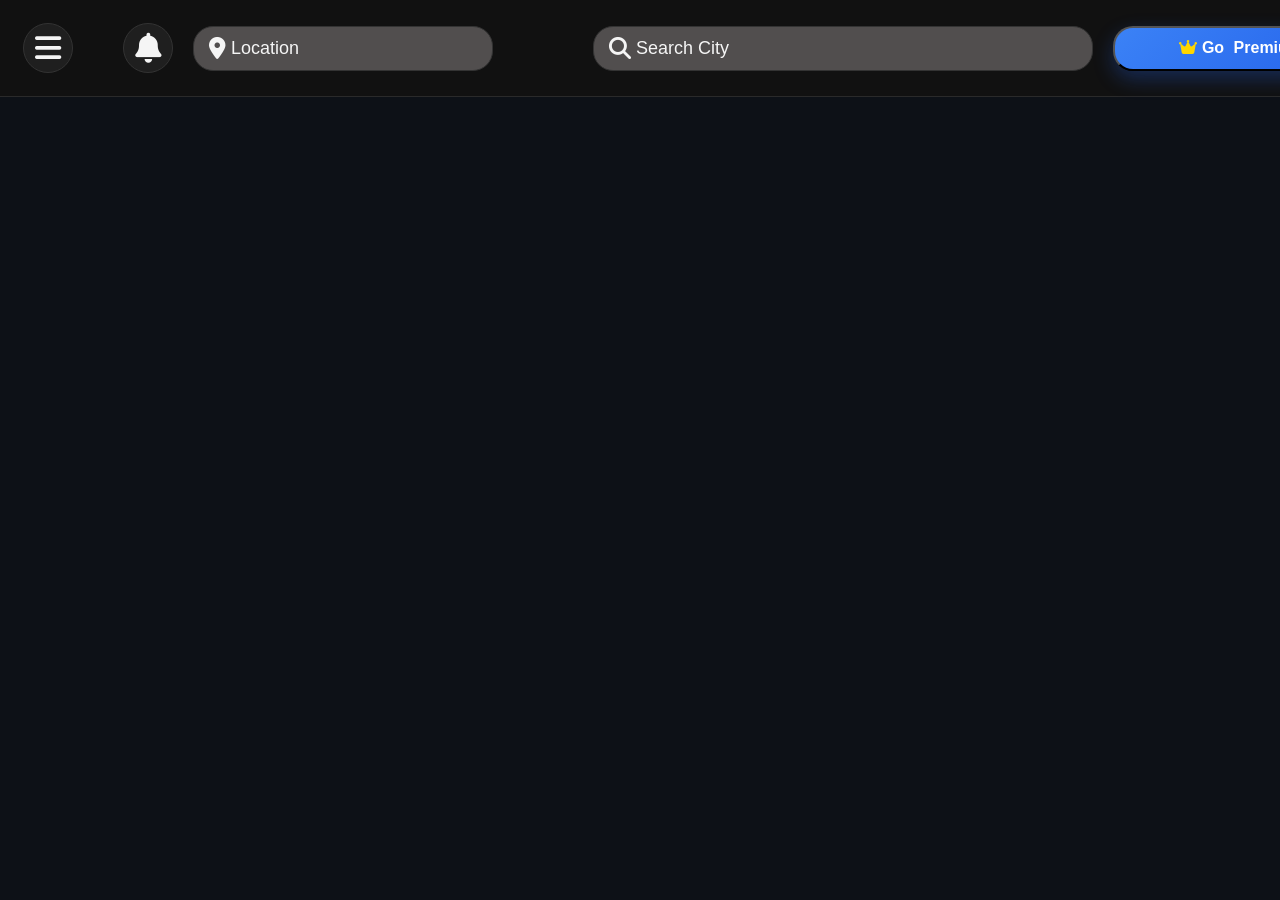
==== miniProjects-2/index.html @ 701de029 "most of nav and sidebar completed" ====
<!DOCTYPE html>
<html lang="en">

<head>
    <meta charset="UTF-8">
    <meta name="viewport" content="width=device-width, initial-scale=1.0">
    <title>Weather</title>
    <link rel="stylesheet" href="https://cdnjs.cloudflare.com/ajax/libs/font-awesome/6.7.2/css/all.min.css">
    <link rel="stylesheet" href="test.css">
</head>

<body >
    <!-- NAV BAR -->

    <section id="main">
        <section class="navBar">
            <nav>
                <div class="leftNav">
                    <div class="icon i1"><i class="fa-solid fa-bars"></i></div>
                    <div class="icon i2"><i class="fa-solid fa-bell"></i></div>

                </div>



                <div class="centerNav">
                    <div class="icon i3">
                        <i class="fa-solid fa-location-dot"></i>
                          <span id="currentLocation">Location</span>
                    </div>

                    <div class="icon i4">
                        <i class="fa-solid fa-magnifying-glass"></i>
                        <input  id="searchCity"   type="text" placeholder="Search City">
                    </div>
                </div>
                <div class="midNav">

                    <div class="icon i7">
                        <button class="premium"><span><i class="fa-solid fa-crown"></i><span>Go
                                </span></span><span>Premium</span></button>
                    </div>
                </div>
                <div class="rightNav">
                    <div class="icon i5">
                        <button class="toggle"><i class="fa-solid fa-moon"></i></button>
                    </div>
                    <div class="icon i6">
                        <img src="profile.jpg" alt="">
                    </div>
                </div>

            </nav>
        </section>
        <section class="sideBar ">
        
            <div class="logo">
                <h2><span>Moody</span><span> Weather</span></h2>
            </div>

            <hr>
            <div class="profile">
                <img src="profile.jpg" alt="pfp img">
                <div class="pfpText">
                    <h3>Hello👋🏻,</h3>
                    <h4>Rahul Kumar</h4>
                </div>

            </div>
            <hr>
            <div class="navigation">
                <h2>Navigation</h2>
                <ul>
                    <li><a href=""><i class="fa-solid fa-house"></i>Home</a></li>
                    <li><a href=""><i class="fa-solid fa-bell"></i>Notifications</a></li>
                    <li><a href=""><i class="fa-solid fa-star"></i>Favourite Cities</a></li>
                    <li><a href=""><i class="fa-solid fa-map-pin"></i>Saved Cities</a></li>
                    <li><a href=""><i class="fa-solid fa-location-dot"></i>  <span id="sideCurrentLocation">Location</span></a></li>

                </ul>
            </div>

            <hr>
            <div class="parentPreferences">
                <h2>Preferences</h2>
                <div class="preferences">

                    <button class="theme">THEME</button>
                    <button class="units">Units</button>
                    <a href="">Language</a>
                </div>
            </div>


            <hr>
            <div class="lastSection">
                <div class="premiumBox">
                     <h3 class="premSide"><a href=""><i class="fa-solid fa-web-awesome"></i>Premium</a></h3>
                </div>
               
                <h4><a href="">Help and Support</a></h4>
                <h4><a href="">About</a></h4>
                <h4><i class="fa-solid fa-right-from-bracket"></i>Logout</h4>
            </div>

        </section>






































    </section>
    <script src="script.js"></script>
</body>

</html>
---- miniProjects-2/test.css ----
* {
    margin: 0;
    padding: 0;
    font-family: 'Outfit', sans-serif;
    box-sizing: border-box;
}

:root{
    --bg-color: #0d1117;
    --nav-bg: #111111;
    --text-color: #F5F5F5;
    --border-color: #333333;
    --card-bg: #1F1F1F;
    --primary-color: #3B82F6;
    --primary-hover: #2563EB;

    --dark-border: #2a2a2a;
    --light-border: #333333;
    --search-bg: #514e4e;
    --white: #FFFFFF;
    --gold: #FFD700;
    --black:#000000;
}

body {
    background: var(--bg-color);
    height: 100vh;
    width: 100vw;
    color: var(--text-color);
}
body.light-theme{
       --bg-color: #F8FAFC;
    --nav-bg: #FFFFFF;
    --text-color: #1F2937;
    --border-color: #D1D5DB;
    --card-bg: #FFFFFF;
    --primary-color: #2563EB;
    --primary-hover: #1D4ED8;

    --dark-border: #E5E7EB;
    --light-border: #CBD5E1;
    --search-bg: #F1F5F9;
    --white: #ffffff;
    --gold: #FFD700;
    --black:#000000;
}

nav {
    width: 100%;
    background: var(--nav-bg);
    border-bottom: 1px solid var(--dark-border);
    display: flex;
    justify-content: space-evenly;
    align-items: center;
    gap: 20px;
    color: var(--text-color);
    padding: 23px;
}

.leftNav {
    display: flex;
    align-items: center;
    gap: 50px;
}

.centerNav {
    display: flex;
    align-items: center;
    gap: 100px;
}

.rightNav{
    display: flex;
    align-items: center;
    gap: 20px;
    flex-shrink: 0;
}

.icon {
    font-size: 30px;
}

.icon.i1,
.icon.i2 {
    background: var(--card-bg);
    border: 1px solid var(--border-color);
    height: 50px;
    width: 50px;
    border-radius: 50%;
    display: flex;
    justify-content: center;
    align-items: center;
    cursor: pointer;
    transition: transform 0.3s;
}

.icon.i1:hover,
.icon.i2:hover {
    transform: scale(1.08);
}

.icon.i3,
.icon.i4 {
    display: flex;
    align-items: center;
    gap: 5px;
    background: var(--search-bg);
    border: 1px solid var(--border-color);
    border-radius: 20px;
    height: 45px;
    padding: 0 15px;
}

.icon.i3 {
    width: 300px;
    cursor: pointer;
    transition: all 0.3s;
    border: 1px solid var(--light-border);
}

.icon.i3 span{
    font-size: 18px;
}

.icon.i3:hover {
    border-color: var(--primary-color);
    box-shadow: 0 0 15px rgba(59, 130, 246, .3);
}

.icon.i4 {
    width: 500px;
    cursor: pointer;
    transition: all 0.3s;
    border: 1px solid var(--light-border);
}

.icon.i4:hover {
    border-color: var(--primary-color);
    box-shadow: 0 0 15px rgba(59, 130, 246, .3);
}

.icon.i3 i,
.icon.i4 i {
    font-size: 22px;
    color: var(--text-color);
}

.icon.i3 input,
.icon.i4 input {
    background: transparent;
    border: none;
    outline: none;
    color: var(--text-color);
    font-size: 18px;
    width: 100%;
}

.icon.i3 input::placeholder,
.icon.i4 input::placeholder {
    color: var(--text-color);
    font-size: 18px;
}

.toggle {
    height: 40px;
    width: 40px;
    border-radius: 50%;
    font-size: 25px;
    cursor: pointer;
    transition: all 0.3s;
}

.toggle:hover {
    transform: rotate(180deg);
}

.icon.i6{
    display: flex;
    align-items: center;
    justify-content: center;
    flex-shrink: 0;
}

.icon.i6 img{
    width: 40px;
    height: 40px;
    border-radius: 50%;
    display: block;
}

.icon.i6 img:hover {
    transform: scale(1.08);
}

.premium {
    display: block;
    height: 45px;
    width: 250px;
    background: linear-gradient(135deg, var(--primary-color), var(--primary-hover));
    color: var(--white);
    font-family: 'Outfit', sans-serif;
    font-size: 16px;
    font-weight: 600;
    border-radius: 20px;
    box-shadow: 0 8px 20px rgba(37, 99, 235, 0.3);
    cursor: pointer;
    transition: all 0.3s;
}

.premium span {
    margin-left: 5px;
}

.premium i {
    color: var(--gold);
}
.premium:hover {
    transform: translateY(-3px) scale(1.02);
    box-shadow: 0 12px 30px rgba(37, 99, 235, .45);
    background: linear-gradient(135deg, #4F8DFF, var(--primary-hover));
}

.premium:active {
    transform: scale(.98);
}

.sideBar{
    background: var(--nav-bg);
    border-right: 1px solid var(--dark-border);
    position: fixed;
    top:0;
    left: -300px;
    height: 100vh;
    width: 300px;
    padding: 20px;
    transition: all 0.3s ease 0ms;
    overflow-y: auto;
    z-index: 1000;
}

.sideBar.sidebarActive{
    left: 0;
}

.logo{
    margin: 20px 0px;
}

.logo h2 span:first-child{
    color: rgb(236, 175, 61);
}

.sideBar h2{
    text-align: center;
}

.profile{
    margin: 20px 0;
    display: flex;
    align-items: center;
    gap: 15px;
}

.profile img{
    height: 80px;
    width: 80px;
    border-radius: 50%;
    transition: transform 0.3s ease;
}

.pfpText{
    cursor: pointer;
    transition: all 0.3s ease-in;
}

.pfpText:hover{
    text-decoration: underline;
}

.profile img:hover{
    transform: scale(1.08);
}

.navigation{
    margin: 20px 0px;
}

.navigation ul{
    list-style: none;
    margin: 10px 0;
}

.navigation a{
    display: block;
    text-decoration: none;
    color: var(--text-color);
    font-size: 18px;
    line-height: 30px;
    transition: all 0.3s ease;
    border-radius: 10px;
    padding: 8px 12px;
}

.navigation a:hover{
    background: #1F2937;
    color: var(--primary-color);
    transform: translateX(6px);
}

.navigation a i{
    margin-right: 5px;
}

.navigation a:hover i{
    color: var(--primary-color);
}

.parentPreferences{
    margin: 20px 0;
}

.preferences{
    margin: 10px 0;
    font-size: 18px;
    display: flex;
    flex-direction: column;
    align-items: start;
}

.units{
    background:var(--white) ;
    margin: 8px 0;
    height: 30px;
    width: 60px;
    transition: all 0.3s ease;
    cursor: pointer;
}
.theme{
    background:var(--white) ;
    color: var(--black,black);
    margin: 8px 0;
    height: 30px;
    width: 60px;
    transition: all 0.3s ease;
    cursor: pointer;
}
.themeActive{
     background:var(--black) ;
   color:var(--white)
}
.preferences button:hover{
    background: var(--primary-color);
    color: var(--white);
}

.preferences a{
    text-decoration: none;
    color: var(--text-color);
    transition: all 0.3s ease;
}

.preferences a:hover{
    color: var(--primary-color);
}

.lastSection{
    margin: 20px 0;
    font-size: 18px;
    display: flex;
    flex-direction: column;
    gap: 10px;
}

.lastSection a{
    color: var(--text-color);
}

.premiumBox{
    height:30px;
    width: 150px;
    background: var(--primary-hover);
    border-radius: 12px;
    border: 1px solid var(--text-color);
    display: flex;
    align-items: center;
    justify-content: center;
    transition: all 0.3s ease;
    cursor: pointer;
}

.premiumBox:hover{
    transform: translateY(-2px);
    box-shadow: 0 8px 18px rgba(37,99,235,.35);
}

.premSide a{
    font-size: 20px;
    text-decoration: none;
}

.premSide a i{
    color: var(--gold);
    margin-right: 3px;
}

.lastSection a,
.lastSection h4{
    transition: all 0.3s ease;
}

.lastSection a:hover,
.lastSection h4:hover{
    color: var(--gold);
}
/* tablet........... */
@media (min-width:481px)and (max-width:768px) {
    nav {
        justify-content: space-evenly;
        gap: 3px;
        height: 60px;
        padding: 1px;
    }

    .leftNav,
    .centerNav,
    .rightNav {
        gap: 12px;
    }

    .icon.i1 {
        height: 40px;
        width: 40px;
        font-size: 20px;
    }

    .icon.i3 {
        width: 100px;
        height: 40px;

    }
    .icon.i3 span{
        display: flex;
        align-items: center;
        flex-wrap: wrap;
    font-size: 12px;
}

    .icon.i3 i {
        font-size: 15px;
    }

    .icon.i3 input::placeholder {
        font-size: 15px;
    }

    .icon.i4 {
        width: 200px;
        height: 40px
    }

    .icon.i4 i {
        font-size: 15px;
    }

    .icon.i4 input::placeholder {
        font-size: 15px;
    }

    .premium {
        display: flex;
        flex-direction: column;
        justify-content: center;
        align-items: center;
        padding: 2px 8px;
        gap: 0px;
        font-size: 13px;
        width: 100px;
        height: 40px;

    }

    .icon.i2,
    .icon.i5 {
        display: none;
    }
    .icon.i6{
        height: 38px;
        width: 38px;
    display: flex;
    align-items: center;
    justify-content: center;
}
/* sidebar............ */
.sideBar{
    width: 200px;
}
.sideBar h2{
    font-size: 24px;
}
.profile img{
    height: 60px;
    width: 60px;
}
.navigation a{
    font-size: 14px;
    line-height: 18px;
    
    
}
.preferences{
    font-size: 14px;
    margin: 7px 0;
}
.lastSection{
    font-size: 14px;
    margin: 7px 0;
}
.premiumBox{
    height: 25px;
    width: 120px;
    
}
.premiumBox a{
    font-size: 18px;
}

}































/* phone...... */
@media (max-width: 480px) {

    nav {
        justify-content: space-evenly;
        gap: 8px;
        padding: 10px;
    }

    .leftNav,
    .centerNav,
    .rightNav {
        gap: 8px;
    }

    .icon.i1 {
        width: 35px;
        height: 35px;
        font-size: 16px;
    }

    .icon.i3 span{
        display: flex;
        align-items: center;
        flex-wrap: wrap;
    font-size: 10px;
         }


    .icon.i4 {
        width: 140px;
        height: 35px;
        padding: 0 8px;
    }

    .icon.i4 i {
        font-size: 14px;
    }

    .icon.i4 input,
    .icon.i4 input::placeholder {
        font-size: 12px;
    }


    .premium {
        width: 95px;
        height: 35px;
        font-size: 12px;
    }

    .premium span:first-of-type {
        display: none;
    }


    .toggle,
    .icon.i2,
    .icon.i6,
    .icon.i3 {
        display: none;
    }

    /* sidebar.......... */
    
       .sideBar{
    width: 80vw;
    padding: 15px;
}

.logo{
    margin: 15px 0;
}

.logo h2{
    font-size: 22px;
}

.profile{
    gap: 10px;
    margin: 15px 0;
}

.profile img{
    width: 50px;
    height: 50px;
}

.profile h3{
    font-size: 16px;
}

.profile p{
    font-size: 13px;
}

.navigation{
    margin: 15px 0;
}

.navigation h2,
.parentPreferences h2{
    font-size: 18px;
}

.navigation a{
    font-size: 14px;
    padding: 8px 0;
}

.navigation a i{
    margin-right: 8px;
}

.preferences{
    margin: 8px 0;
    gap: 8px;
    font-size: 14px;
}

.preferences button{
    width: 100%;
    padding: 8px;
    font-size: 13px;
}

.preferences a{
    font-size: 14px;
}

.premiumBox{
    width: 100%;
    height: 35px;
}

.premSide a{
    font-size: 15px;
}

.lastSection{
    margin: 15px 0;
    gap: 8px;
    font-size: 14px;
}

.lastSection h4{
    font-size: 14px;
}
    }
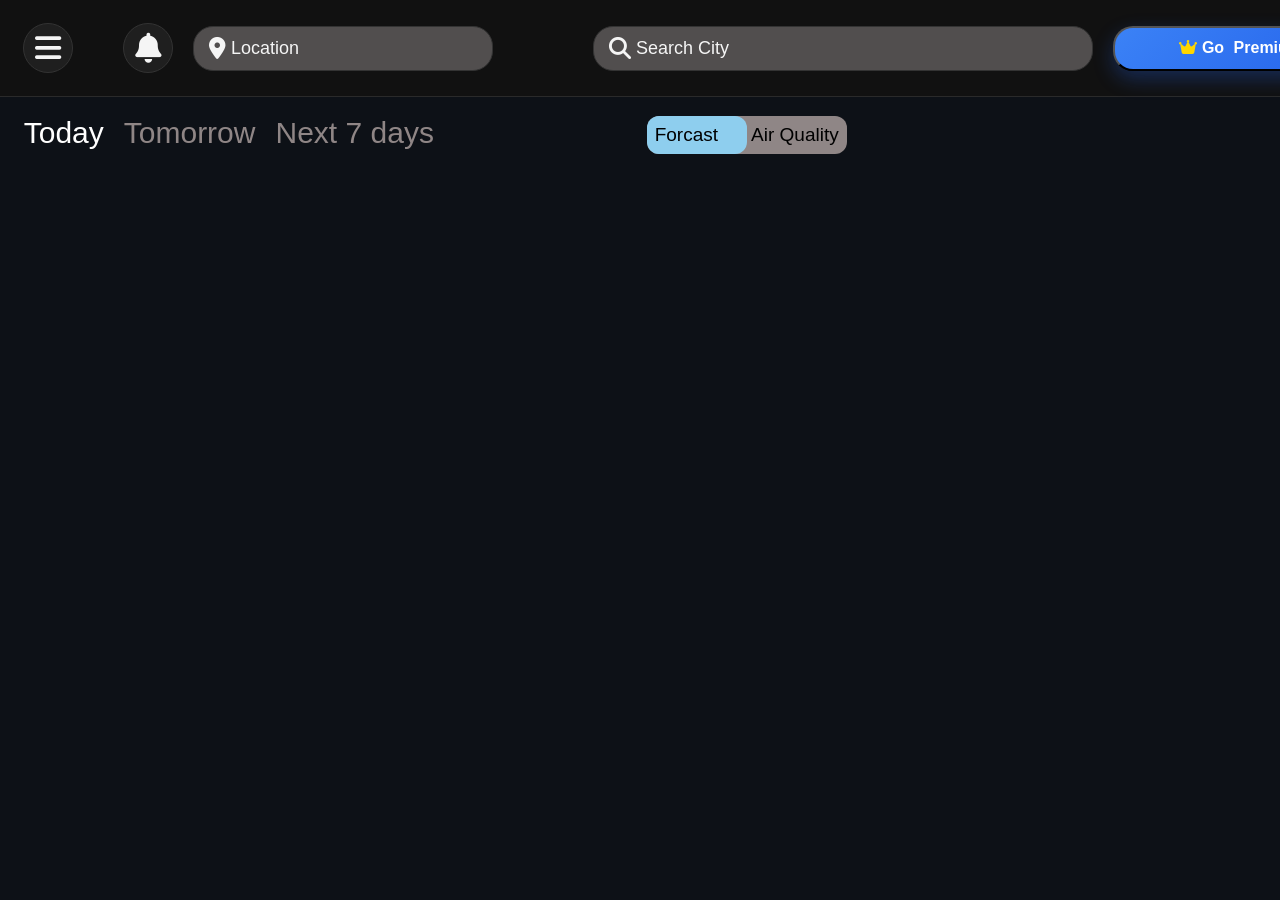
==== commit 6b0e9622: "updated till subNav" ====
--- a/miniProjects-2/index.html
+++ b/miniProjects-2/index.html
@@ -9,7 +9,7 @@
     <link rel="stylesheet" href="test.css">
 </head>
 
-<body >
+<body>
     <!-- NAV BAR -->
 
     <section id="main">
@@ -26,12 +26,12 @@
                 <div class="centerNav">
                     <div class="icon i3">
                         <i class="fa-solid fa-location-dot"></i>
-                          <span id="currentLocation">Location</span>
+                        <span id="currentLocation">Location</span>
                     </div>
 
                     <div class="icon i4">
                         <i class="fa-solid fa-magnifying-glass"></i>
-                        <input  id="searchCity"   type="text" placeholder="Search City">
+                        <input id="searchCity" type="text" placeholder="Search City">
                     </div>
                 </div>
                 <div class="midNav">
@@ -53,7 +53,7 @@
             </nav>
         </section>
         <section class="sideBar ">
-        
+
             <div class="logo">
                 <h2><span>Moody</span><span> Weather</span></h2>
             </div>
@@ -75,7 +75,8 @@
                     <li><a href=""><i class="fa-solid fa-bell"></i>Notifications</a></li>
                     <li><a href=""><i class="fa-solid fa-star"></i>Favourite Cities</a></li>
                     <li><a href=""><i class="fa-solid fa-map-pin"></i>Saved Cities</a></li>
-                    <li><a href=""><i class="fa-solid fa-location-dot"></i>  <span id="sideCurrentLocation">Location</span></a></li>
+                    <li><a href=""><i class="fa-solid fa-location-dot"></i> <span
+                                id="sideCurrentLocation">Location</span></a></li>
 
                 </ul>
             </div>
@@ -95,17 +96,32 @@
             <hr>
             <div class="lastSection">
                 <div class="premiumBox">
-                     <h3 class="premSide"><a href=""><i class="fa-solid fa-web-awesome"></i>Premium</a></h3>
+                    <h3 class="premSide"><a href=""><i class="fa-solid fa-web-awesome"></i>Premium</a></h3>
                 </div>
-               
+
                 <h4><a href="">Help and Support</a></h4>
                 <h4><a href="">About</a></h4>
                 <h4><i class="fa-solid fa-right-from-bracket"></i>Logout</h4>
             </div>
 
         </section>
+        <section class="midleftPart">
+            <div class="subNav">
+                <div class="list">
+                    <ul>
+                        <li><a href="" class="days active">Today</a></li>
+                        <li><a href="" class="days">Tomorrow</a></li>
+                        <li><a href="" class="days">Next 7 days</a></li>
+                    </ul>
+                </div>
+                <div class="btnLower">
+                    <div class="btnUpper"></div>
+                   <button class="tab">Forcast</button>
+                    <button class="tab">Air Quality</button>
+                </div>
+            </div>
 
-
+        </section>
 
 
 
--- a/miniProjects-2/test.css
+++ b/miniProjects-2/test.css
@@ -20,6 +20,8 @@
     --white: #FFFFFF;
     --gold: #FFD700;
     --black:#000000;
+    --grey:#8f8686;
+    --skyBlue:#8eceee;
 }
 
 body {
@@ -43,6 +45,8 @@
     --white: #ffffff;
     --gold: #FFD700;
     --black:#000000;
+     --skyBlue:#8eceee;
+        --grey:#8f8686;
 }
 
 nav {
@@ -412,6 +416,96 @@
 .lastSection h4:hover{
     color: var(--gold);
 }
+.midleftPart{
+    width: 68%;
+    font-size: 30px;
+    
+    color:var(--white);
+}
+.subNav{
+    display: flex;
+    justify-content: space-between;
+    
+    padding: 10px 15px;
+    margin: 1%;
+}
+.list ul{
+    display: flex;
+    list-style: none;
+    gap: 20px;
+    
+}
+.days{
+    color: var(--grey);
+    text-decoration: none;
+}
+.active{
+    color: var(--white);
+}
+.btnLower{
+    width: 200px;
+    display: flex;
+    position: relative;
+    justify-content: space-between;
+    align-items: center;
+   font-size: 25px;
+   padding: 8px;
+    background: var(--grey);
+    border-radius: 12px;
+}
+.btnUpper{
+    position: absolute;
+    top: 0;
+    left: 0;
+    z-index: 3;
+    width: 100px;
+    height: 100%;
+    border-radius: 12px;
+    background:var(--skyBlue);
+}
+.btnActive{
+   transform: translateX(100px);
+}
+.tab{
+    position: relative;
+    z-index: 5;
+   font-size: 19px;
+   background-color: transparent;
+   border: none;
+}
+
+
+
+
+
+
+
+
+
+
+
+
+
+
+
+
+
+
+
+
+
+
+
+
+
+
+
+
+
+
+
+
+
 /* tablet........... */
 @media (min-width:481px)and (max-width:768px) {
     nav {
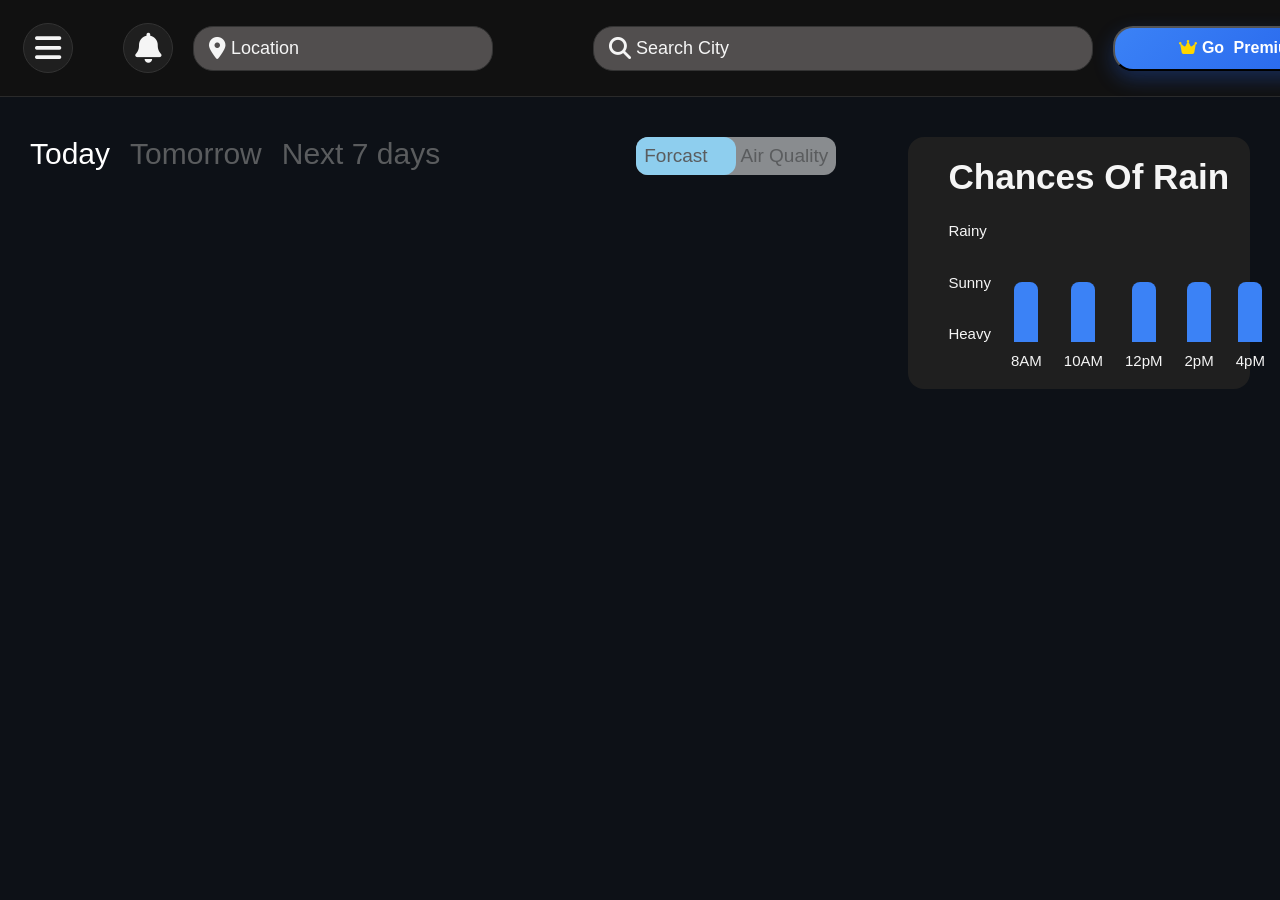
==== commit d1ac7d3d: "processing rainGraph" ====
--- a/miniProjects-2/index.html
+++ b/miniProjects-2/index.html
@@ -105,23 +105,103 @@
             </div>
 
         </section>
-        <section class="midleftPart">
-            <div class="subNav">
-                <div class="list">
-                    <ul>
-                        <li><a href="" class="days active">Today</a></li>
-                        <li><a href="" class="days">Tomorrow</a></li>
-                        <li><a href="" class="days">Next 7 days</a></li>
-                    </ul>
-                </div>
-                <div class="btnLower">
-                    <div class="btnUpper"></div>
-                   <button class="tab">Forcast</button>
-                    <button class="tab">Air Quality</button>
-                </div>
-            </div>
-
-        </section>
+        <div class="midPart">
+            <section class="midleftPart">
+                <div class="subNav">
+                    <div class="list">
+                        <ul>
+                            <li><a href="" class="days active">Today</a></li>
+                            <li><a href="" class="days">Tomorrow</a></li>
+                            <li><a href="" class="days">Next 7 days</a></li>
+                        </ul>
+                    </div>
+                    <div class="btnLower">
+                        <div class="btnUpper"></div>
+                        <button class="tab">Forcast</button>
+                        <button class="tab">Air Quality</button>
+                    </div>
+                </div>
+
+            </section>
+            <section class="midrightPart">
+                <div class="graphBox">
+                    <div class="heading">
+                        <h3>Chances Of Rain</h3>
+                    </div>
+                    <div class="graphArea">
+                        <div class="leftLables">
+                            <ul>
+                                <li>Rainy</li>
+                                <li>Sunny</li>
+                                <li>Heavy</li>
+                            </ul>
+                        </div>
+                        <div class="rightBars">
+
+                            <div class="bars">
+                                <div class="barContainer">
+                                    <div class="actualBars"></div>
+                                </div>
+                                <p>8AM</p>
+
+
+                            </div>
+                            <div class="bars">
+                                <div class="barContainer">
+                                    <div class="actualBars"></div>
+                                </div>
+                                <p>10AM</p>
+
+
+                            </div>
+                            <div class="bars">
+                                <div class="barContainer">
+                                    <div class="actualBars"></div>
+                                </div>
+                                <p>12pM</p>
+
+
+                            </div>
+                            <div class="bars">
+                                <div class="barContainer">
+                                    <div class="actualBars"></div>
+                                </div>
+                                <p>2pM</p>
+
+
+                            </div>
+                                        <div class="bars">
+                                <div class="barContainer">
+                                    <div class="actualBars"></div>
+                                </div>
+                                <p>4pM</p>
+
+
+                            </div>
+                                        <div class="bars">
+                                <div class="barContainer">
+                                    <div class="actualBars"></div>
+                                </div>
+                                <p>6pM</p>
+
+
+                            </div>
+                                        <div class="bars">
+                                <div class="barContainer">
+                                    <div class="actualBars"></div>
+                                </div>
+                                <p>8pM</p>
+
+
+                            </div>
+                            
+                        </div>
+                    </div>
+
+                </div>
+            </section>
+        </div>
+
 
 
 
--- a/miniProjects-2/test.css
+++ b/miniProjects-2/test.css
@@ -5,24 +5,33 @@
     box-sizing: border-box;
 }
 
-:root{
-    --bg-color: #0d1117;
-    --nav-bg: #111111;
-    --text-color: #F5F5F5;
-    --border-color: #333333;
-    --card-bg: #1F1F1F;
-    --primary-color: #3B82F6;
-    --primary-hover: #2563EB;
-
-    --dark-border: #2a2a2a;
-    --light-border: #333333;
-    --search-bg: #514e4e;
-    --white: #FFFFFF;
-    --gold: #FFD700;
-    --black:#000000;
-    --grey:#8f8686;
-    --skyBlue:#8eceee;
-}
+
+    :root {
+        --bg-color: #0d1117;
+        --nav-bg: #111111;
+        --text-color: #F5F5F5;
+        --border-color: #333333;
+        --card-bg: #1F1F1F;
+        --primary-color: #3B82F6;
+        --primary-hover: #2563EB;
+
+        --dark-border: #2a2a2a;
+        --light-border: #333333;
+        --search-bg: #514e4e;
+
+        --gold: #FFD700;
+        --black: #000000;
+        --white: #FFFFFF;
+
+        /* Sidebar Buttons */
+        --units: #FFFFFF;
+
+        /* Forecast Toggle */
+        --toggle-bg: #898c8f;
+        --toggle-slider: #8eceee;
+        --toggle-text: #5a5c5e;
+        --toggle-active-text: #FFFFFF;
+    }
 
 body {
     background: var(--bg-color);
@@ -30,8 +39,9 @@
     width: 100vw;
     color: var(--text-color);
 }
-body.light-theme{
-       --bg-color: #F8FAFC;
+
+body.light-theme {
+    --bg-color: #F8FAFC;
     --nav-bg: #FFFFFF;
     --text-color: #1F2937;
     --border-color: #D1D5DB;
@@ -42,11 +52,16 @@
     --dark-border: #E5E7EB;
     --light-border: #CBD5E1;
     --search-bg: #F1F5F9;
-    --white: #ffffff;
+
     --gold: #FFD700;
-    --black:#000000;
-     --skyBlue:#8eceee;
-        --grey:#8f8686;
+    --black: #000000;
+    --white: #FFFFFF;
+
+    /* Segmented Toggle */
+    --toggle-bg: #6e7277;
+    --toggle-slider: #3B82F6;
+    --toggle-text: #a7b8d1;
+    --toggle-active-text: #000000;
 }
 
 nav {
@@ -73,7 +88,7 @@
     gap: 100px;
 }
 
-.rightNav{
+.rightNav {
     display: flex;
     align-items: center;
     gap: 20px;
@@ -122,7 +137,7 @@
     border: 1px solid var(--light-border);
 }
 
-.icon.i3 span{
+.icon.i3 span {
     font-size: 18px;
 }
 
@@ -178,14 +193,14 @@
     transform: rotate(180deg);
 }
 
-.icon.i6{
+.icon.i6 {
     display: flex;
     align-items: center;
     justify-content: center;
     flex-shrink: 0;
 }
 
-.icon.i6 img{
+.icon.i6 img {
     width: 40px;
     height: 40px;
     border-radius: 50%;
@@ -218,6 +233,7 @@
 .premium i {
     color: var(--gold);
 }
+
 .premium:hover {
     transform: translateY(-3px) scale(1.02);
     box-shadow: 0 12px 30px rgba(37, 99, 235, .45);
@@ -228,11 +244,11 @@
     transform: scale(.98);
 }
 
-.sideBar{
+.sideBar {
     background: var(--nav-bg);
     border-right: 1px solid var(--dark-border);
     position: fixed;
-    top:0;
+    top: 0;
     left: -300px;
     height: 100vh;
     width: 300px;
@@ -242,59 +258,59 @@
     z-index: 1000;
 }
 
-.sideBar.sidebarActive{
+.sideBar.sidebarActive {
     left: 0;
 }
 
-.logo{
+.logo {
     margin: 20px 0px;
 }
 
-.logo h2 span:first-child{
+.logo h2 span:first-child {
     color: rgb(236, 175, 61);
 }
 
-.sideBar h2{
+.sideBar h2 {
     text-align: center;
 }
 
-.profile{
+.profile {
     margin: 20px 0;
     display: flex;
     align-items: center;
     gap: 15px;
 }
 
-.profile img{
+.profile img {
     height: 80px;
     width: 80px;
     border-radius: 50%;
     transition: transform 0.3s ease;
 }
 
-.pfpText{
+.pfpText {
     cursor: pointer;
     transition: all 0.3s ease-in;
 }
 
-.pfpText:hover{
+.pfpText:hover {
     text-decoration: underline;
 }
 
-.profile img:hover{
+.profile img:hover {
     transform: scale(1.08);
 }
 
-.navigation{
+.navigation {
     margin: 20px 0px;
 }
 
-.navigation ul{
+.navigation ul {
     list-style: none;
     margin: 10px 0;
 }
 
-.navigation a{
+.navigation a {
     display: block;
     text-decoration: none;
     color: var(--text-color);
@@ -305,25 +321,25 @@
     padding: 8px 12px;
 }
 
-.navigation a:hover{
+.navigation a:hover {
     background: #1F2937;
     color: var(--primary-color);
     transform: translateX(6px);
 }
 
-.navigation a i{
+.navigation a i {
     margin-right: 5px;
 }
 
-.navigation a:hover i{
+.navigation a:hover i {
     color: var(--primary-color);
 }
 
-.parentPreferences{
+.parentPreferences {
     margin: 20px 0;
 }
 
-.preferences{
+.preferences {
     margin: 10px 0;
     font-size: 18px;
     display: flex;
@@ -331,43 +347,46 @@
     align-items: start;
 }
 
-.units{
-    background:var(--white) ;
+.units {
+    background: var(--units);
     margin: 8px 0;
     height: 30px;
     width: 60px;
     transition: all 0.3s ease;
     cursor: pointer;
 }
-.theme{
-    background:var(--white) ;
-    color: var(--black,black);
+
+.theme {
+    background: var(--units);
+    color: black;
     margin: 8px 0;
     height: 30px;
     width: 60px;
     transition: all 0.3s ease;
     cursor: pointer;
 }
-.themeActive{
-     background:var(--black) ;
-   color:var(--white)
-}
-.preferences button:hover{
+
+.themeActive {
+    background: var(--black);
+    color: var(--units)
+}
+
+.preferences button:hover {
     background: var(--primary-color);
-    color: var(--white);
-}
-
-.preferences a{
+    color: var(--units);
+}
+
+.preferences a {
     text-decoration: none;
     color: var(--text-color);
     transition: all 0.3s ease;
 }
 
-.preferences a:hover{
+.preferences a:hover {
     color: var(--primary-color);
 }
 
-.lastSection{
+.lastSection {
     margin: 20px 0;
     font-size: 18px;
     display: flex;
@@ -375,12 +394,12 @@
     gap: 10px;
 }
 
-.lastSection a{
+.lastSection a {
     color: var(--text-color);
 }
 
-.premiumBox{
-    height:30px;
+.premiumBox {
+    height: 30px;
     width: 150px;
     background: var(--primary-hover);
     border-radius: 12px;
@@ -392,68 +411,77 @@
     cursor: pointer;
 }
 
-.premiumBox:hover{
+.premiumBox:hover {
     transform: translateY(-2px);
-    box-shadow: 0 8px 18px rgba(37,99,235,.35);
-}
-
-.premSide a{
+    box-shadow: 0 8px 18px rgba(37, 99, 235, .35);
+}
+
+.premSide a {
     font-size: 20px;
     text-decoration: none;
 }
 
-.premSide a i{
+.premSide a i {
     color: var(--gold);
     margin-right: 3px;
 }
 
 .lastSection a,
-.lastSection h4{
+.lastSection h4 {
     transition: all 0.3s ease;
 }
 
 .lastSection a:hover,
-.lastSection h4:hover{
+.lastSection h4:hover {
     color: var(--gold);
 }
-.midleftPart{
+
+.midleftPart {
     width: 68%;
     font-size: 30px;
-    
-    color:var(--white);
-}
-.subNav{
+
+    color: var(--units);
+}
+
+.subNav {
     display: flex;
     justify-content: space-between;
-    
-    padding: 10px 15px;
-    margin: 1%;
-}
-.list ul{
+
+    /* padding: 10px 15px; */
+}
+
+.list ul {
     display: flex;
     list-style: none;
     gap: 20px;
-    
-}
+
+}
+
 .days{
-    color: var(--grey);
-    text-decoration: none;
-}
-.active{
-    color: var(--white);
-}
-.btnLower{
+  
+      text-decoration: none;
+    color: var(--toggle-text);
+    transition: color .3s ease;
+}
+
+
+.days.active{
+    color: var(--toggle-active-text);
+}
+
+.btnLower {
     width: 200px;
     display: flex;
     position: relative;
     justify-content: space-between;
     align-items: center;
-   font-size: 25px;
-   padding: 8px;
-    background: var(--grey);
+    font-size: 25px;
+    padding: 8px;
+    background: var(--toggle-bg);
     border-radius: 12px;
 }
-.btnUpper{
+
+.btnUpper {
     position: absolute;
     top: 0;
     left: 0;
@@ -461,18 +489,109 @@
     width: 100px;
     height: 100%;
     border-radius: 12px;
-    background:var(--skyBlue);
-}
-.btnActive{
-   transform: translateX(100px);
-}
-.tab{
+   background: var(--toggle-slider);
+}
+
+.btnActive {
+    transform: translateX(100px);
+}
+
+.tab {
     position: relative;
     z-index: 5;
-   font-size: 19px;
-   background-color: transparent;
-   border: none;
-}
+    font-size: 19px;
+       color: var(--toggle-text);
+    background-color: transparent;
+    border: none;
+}
+.tab.active{
+    color: var(--toggle-active-text);
+}
+/* 
+
+midPART */
+.midPart{
+    display: flex;
+    gap: 1%;
+    padding: 40px 30px;
+    
+}
+
+.midrightPart{
+    width: 28%;
+    font-size: 30px;
+    margin-left: 60px;
+}
+
+.graphBox{
+    display: flex;
+    flex-direction: column;
+    padding: 20px;
+  padding-left:40px ;
+    border-radius: 16px;
+    background: var(--card-bg);
+}
+
+.heading{
+    margin-bottom: 25px;
+}
+
+.graphArea{
+    display: flex;
+    gap: 20px;
+}
+
+.leftLables ul{
+    list-style: none;
+    padding: 0;
+    margin: 0;
+    height: 120px;
+    display: flex;
+    flex-direction: column;
+    justify-content: space-between;
+}
+
+.leftLables li{
+    font-size: 15px;
+}
+
+.rightBars{
+    display: flex;
+    align-items: flex-end;
+    gap: 22px;
+}
+
+.bars{
+    display: flex;
+    flex-direction: column;
+    align-items: center;
+    gap: 10px;
+}
+
+.barContainer{
+    width: 24px;
+    height: 120px;
+
+    display: flex;
+    flex-direction: column;
+    justify-content: flex-end;   
+}
+
+.actualBars{
+    width: 100%;
+   height: 60px;                /*just pseudo value */
+    background: var(--primary-color);
+    border-radius: 8px 8px 0 0;
+    transition: height .3s ease;
+}
+
+.bars p{
+    font-size: 15px;
+    color: var(--text-color);
+}
+
+
+
 
 
 
@@ -532,12 +651,13 @@
         height: 40px;
 
     }
-    .icon.i3 span{
+
+    .icon.i3 span {
         display: flex;
         align-items: center;
         flex-wrap: wrap;
-    font-size: 12px;
-}
+        font-size: 12px;
+    }
 
     .icon.i3 i {
         font-size: 15px;
@@ -577,46 +697,55 @@
     .icon.i5 {
         display: none;
     }
-    .icon.i6{
+
+    .icon.i6 {
         height: 38px;
         width: 38px;
-    display: flex;
-    align-items: center;
-    justify-content: center;
-}
-/* sidebar............ */
-.sideBar{
-    width: 200px;
-}
-.sideBar h2{
-    font-size: 24px;
-}
-.profile img{
-    height: 60px;
-    width: 60px;
-}
-.navigation a{
-    font-size: 14px;
-    line-height: 18px;
-    
-    
-}
-.preferences{
-    font-size: 14px;
-    margin: 7px 0;
-}
-.lastSection{
-    font-size: 14px;
-    margin: 7px 0;
-}
-.premiumBox{
-    height: 25px;
-    width: 120px;
-    
-}
-.premiumBox a{
-    font-size: 18px;
-}
+        display: flex;
+        align-items: center;
+        justify-content: center;
+    }
+
+    /* sidebar............ */
+    .sideBar {
+        width: 200px;
+    }
+
+    .sideBar h2 {
+        font-size: 24px;
+    }
+
+    .profile img {
+        height: 60px;
+        width: 60px;
+    }
+
+    .navigation a {
+        font-size: 14px;
+        line-height: 18px;
+
+
+    }
+
+    .preferences {
+        font-size: 14px;
+        margin: 7px 0;
+    }
+
+    .lastSection {
+        font-size: 14px;
+        margin: 7px 0;
+    }
+
+    .premiumBox {
+        height: 25px;
+        width: 120px;
+
+    }
+
+    .premiumBox a {
+        font-size: 18px;
+    }
 
 }
 
@@ -671,12 +800,12 @@
         font-size: 16px;
     }
 
-    .icon.i3 span{
+    .icon.i3 span {
         display: flex;
         align-items: center;
         flex-wrap: wrap;
-    font-size: 10px;
-         }
+        font-size: 10px;
+    }
 
 
     .icon.i4 {
@@ -714,88 +843,88 @@
     }
 
     /* sidebar.......... */
-    
-       .sideBar{
-    width: 80vw;
-    padding: 15px;
-}
-
-.logo{
-    margin: 15px 0;
-}
-
-.logo h2{
-    font-size: 22px;
-}
-
-.profile{
-    gap: 10px;
-    margin: 15px 0;
-}
-
-.profile img{
-    width: 50px;
-    height: 50px;
-}
-
-.profile h3{
-    font-size: 16px;
-}
-
-.profile p{
-    font-size: 13px;
-}
-
-.navigation{
-    margin: 15px 0;
-}
-
-.navigation h2,
-.parentPreferences h2{
-    font-size: 18px;
-}
-
-.navigation a{
-    font-size: 14px;
-    padding: 8px 0;
-}
-
-.navigation a i{
-    margin-right: 8px;
-}
-
-.preferences{
-    margin: 8px 0;
-    gap: 8px;
-    font-size: 14px;
-}
-
-.preferences button{
-    width: 100%;
-    padding: 8px;
-    font-size: 13px;
-}
-
-.preferences a{
-    font-size: 14px;
-}
-
-.premiumBox{
-    width: 100%;
-    height: 35px;
-}
-
-.premSide a{
-    font-size: 15px;
-}
-
-.lastSection{
-    margin: 15px 0;
-    gap: 8px;
-    font-size: 14px;
-}
-
-.lastSection h4{
-    font-size: 14px;
-}
-    }
+
+    .sideBar {
+        width: 80vw;
+        padding: 15px;
+    }
+
+    .logo {
+        margin: 15px 0;
+    }
+
+    .logo h2 {
+        font-size: 22px;
+    }
+
+    .profile {
+        gap: 10px;
+        margin: 15px 0;
+    }
+
+    .profile img {
+        width: 50px;
+        height: 50px;
+    }
+
+    .profile h3 {
+        font-size: 16px;
+    }
+
+    .profile p {
+        font-size: 13px;
+    }
+
+    .navigation {
+        margin: 15px 0;
+    }
+
+    .navigation h2,
+    .parentPreferences h2 {
+        font-size: 18px;
+    }
+
+    .navigation a {
+        font-size: 14px;
+        padding: 8px 0;
+    }
+
+    .navigation a i {
+        margin-right: 8px;
+    }
+
+    .preferences {
+        margin: 8px 0;
+        gap: 8px;
+        font-size: 14px;
+    }
+
+    .preferences button {
+        width: 100%;
+        padding: 8px;
+        font-size: 13px;
+    }
+
+    .preferences a {
+        font-size: 14px;
+    }
+
+    .premiumBox {
+        width: 100%;
+        height: 35px;
+    }
+
+    .premSide a {
+        font-size: 15px;
+    }
+
+    .lastSection {
+        margin: 15px 0;
+        gap: 8px;
+        font-size: 14px;
+    }
+
+    .lastSection h4 {
+        font-size: 14px;
+    }
+}
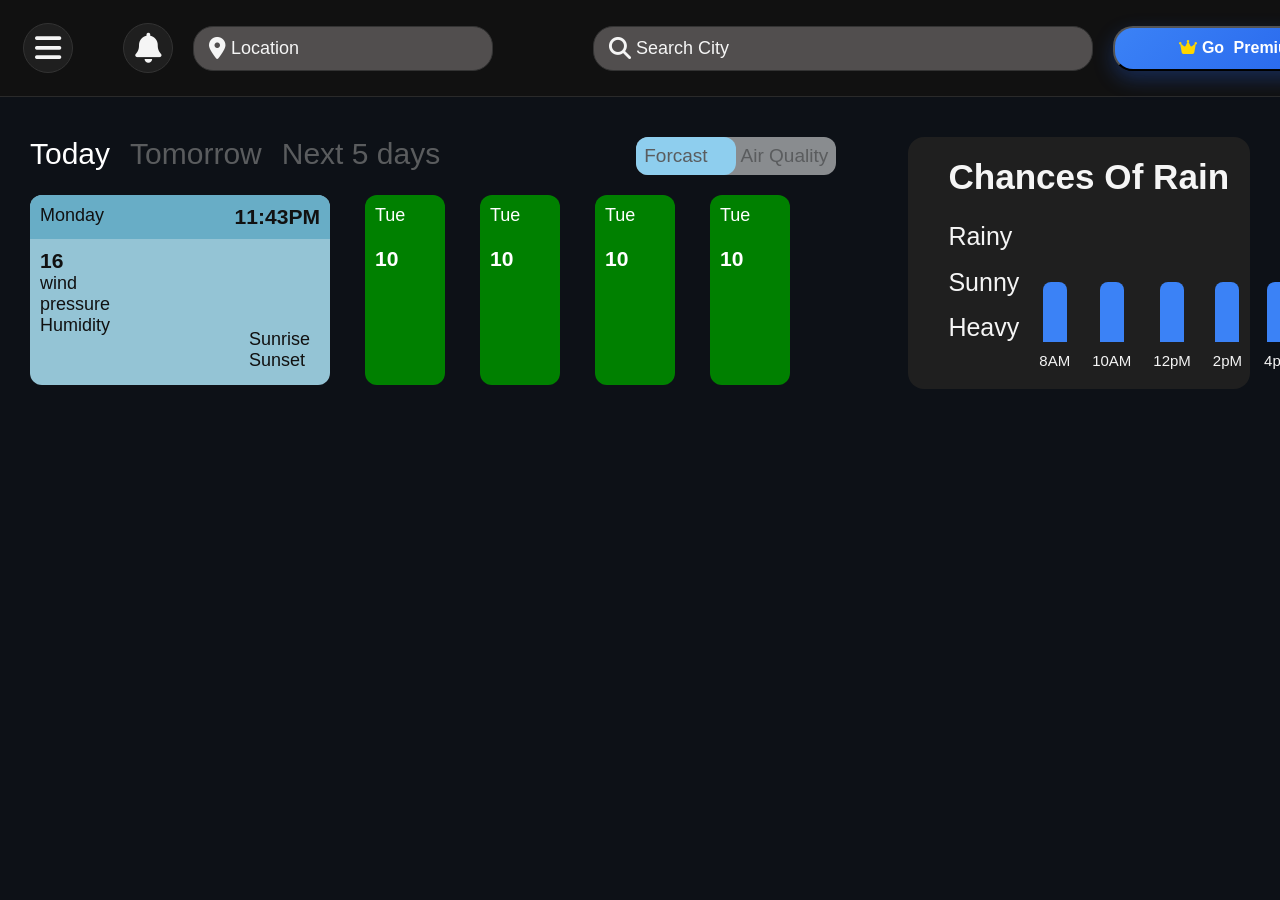
==== commit f844a147: "working on monday" ====
--- a/miniProjects-2/index.html
+++ b/miniProjects-2/index.html
@@ -112,13 +112,58 @@
                         <ul>
                             <li><a href="" class="days active">Today</a></li>
                             <li><a href="" class="days">Tomorrow</a></li>
-                            <li><a href="" class="days">Next 7 days</a></li>
+                            <li><a href="" class="days">Next 5 days</a></li>
                         </ul>
                     </div>
                     <div class="btnLower">
                         <div class="btnUpper"></div>
                         <button class="tab">Forcast</button>
                         <button class="tab">Air Quality</button>
+                    </div>
+                </div>
+                <div class="days5Forcast">
+                    <div class="monday">
+                        <div class="topMonday">
+                            <p>Monday</p>
+                            <h3>11:43PM</h3>
+                        </div>
+                        <div class="lowerMonday">
+                            <div class="leftMonday">
+                                <h1>16</h1>
+                                <p>wind</p>
+                                <p>pressure</p>
+                                <p>Humidity</p>
+                            </div>
+                            <div class="rightMonday">
+                                <img class="rightMondayImg" src="" alt="">
+                                <div class="mondaySunInfo">
+                                    <p>Sunrise</p>
+                                    <p>Sunset</p>
+                                </div>
+
+                            </div>
+                        </div>
+
+                    </div>
+                    <div class="weekDays">
+                        <p>Tue</p>
+                        <img src="" alt="">
+                        <h3>10</h3>
+                    </div>
+                    <div class="weekDays">
+                        <p>Tue</p>
+                        <img src="" alt="">
+                        <h3>10</h3>
+                    </div>
+                    <div class="weekDays">
+                        <p>Tue</p>
+                        <img src="" alt="">
+                        <h3>10</h3>
+                    </div>
+                    <div class="weekDays">
+                        <p>Tue</p>
+                        <img src="" alt="">
+                        <h3>10</h3>
                     </div>
                 </div>
 
@@ -142,59 +187,59 @@
                                 <div class="barContainer">
                                     <div class="actualBars"></div>
                                 </div>
-                                <p>8AM</p>
-
-
-                            </div>
-                            <div class="bars">
-                                <div class="barContainer">
-                                    <div class="actualBars"></div>
-                                </div>
-                                <p>10AM</p>
-
-
-                            </div>
-                            <div class="bars">
-                                <div class="barContainer">
-                                    <div class="actualBars"></div>
-                                </div>
-                                <p>12pM</p>
-
-
-                            </div>
-                            <div class="bars">
-                                <div class="barContainer">
-                                    <div class="actualBars"></div>
-                                </div>
-                                <p>2pM</p>
-
-
-                            </div>
-                                        <div class="bars">
-                                <div class="barContainer">
-                                    <div class="actualBars"></div>
-                                </div>
-                                <p>4pM</p>
-
-
-                            </div>
-                                        <div class="bars">
-                                <div class="barContainer">
-                                    <div class="actualBars"></div>
-                                </div>
-                                <p>6pM</p>
-
-
-                            </div>
-                                        <div class="bars">
-                                <div class="barContainer">
-                                    <div class="actualBars"></div>
-                                </div>
-                                <p>8pM</p>
-
-
-                            </div>
-                            
+                                <p class="time">8AM</p>
+
+
+                            </div>
+                            <div class="bars">
+                                <div class="barContainer">
+                                    <div class="actualBars"></div>
+                                </div>
+                                <p class="time">10AM</p>
+
+
+                            </div>
+                            <div class="bars">
+                                <div class="barContainer">
+                                    <div class="actualBars"></div>
+                                </div>
+                                <p class="time">12pM</p>
+
+
+                            </div>
+                            <div class="bars">
+                                <div class="barContainer">
+                                    <div class="actualBars"></div>
+                                </div>
+                                <p class="time">2pM</p>
+
+
+                            </div>
+                            <div class="bars">
+                                <div class="barContainer">
+                                    <div class="actualBars"></div>
+                                </div>
+                                <p class="time">4pM</p>
+
+
+                            </div>
+                            <div class="bars">
+                                <div class="barContainer">
+                                    <div class="actualBars"></div>
+                                </div>
+                                <p class="time">6pM</p>
+
+
+                            </div>
+                            <div class="bars">
+                                <div class="barContainer">
+                                    <div class="actualBars"></div>
+                                </div>
+                                <p class="time">8pM</p>
+
+
+                            </div>
+
                         </div>
                     </div>
 
--- a/miniProjects-2/test.css
+++ b/miniProjects-2/test.css
@@ -6,32 +6,33 @@
 }
 
 
-    :root {
-        --bg-color: #0d1117;
-        --nav-bg: #111111;
-        --text-color: #F5F5F5;
-        --border-color: #333333;
-        --card-bg: #1F1F1F;
-        --primary-color: #3B82F6;
-        --primary-hover: #2563EB;
-
-        --dark-border: #2a2a2a;
-        --light-border: #333333;
-        --search-bg: #514e4e;
-
-        --gold: #FFD700;
-        --black: #000000;
-        --white: #FFFFFF;
-
-        /* Sidebar Buttons */
-        --units: #FFFFFF;
-
-        /* Forecast Toggle */
-        --toggle-bg: #898c8f;
-        --toggle-slider: #8eceee;
-        --toggle-text: #5a5c5e;
-        --toggle-active-text: #FFFFFF;
-    }
+:root {
+    --bg-color: #0d1117;
+    --nav-bg: #111111;
+    --text-color: #F5F5F5;
+    --border-color: #333333;
+    --card-bg: #1F1F1F;
+    --primary-color: #3B82F6;
+    --primary-hover: #2563EB;
+
+    --dark-border: #2a2a2a;
+    --light-border: #333333;
+    --search-bg: #514e4e;
+
+    --gold: #FFD700;
+    --black: #000000;
+    --white: #FFFFFF;
+
+    /* Sidebar Buttons */
+    --units: #FFFFFF;
+
+    /* Forecast Toggle */
+    --toggle-bg: #898c8f;
+    --toggle-slider: #8eceee;
+    --toggle-text: #5a5c5e;
+    --toggle-active-text: #FFFFFF;
+    --monday-color: rgb(148, 196, 213);
+}
 
 body {
     background: var(--bg-color);
@@ -457,15 +458,15 @@
 
 }
 
-.days{
-  
-      text-decoration: none;
+.days {
+
+    text-decoration: none;
     color: var(--toggle-text);
     transition: color .3s ease;
 }
 
 
-.days.active{
+.days.active {
     color: var(--toggle-active-text);
 }
 
@@ -489,7 +490,7 @@
     width: 100px;
     height: 100%;
     border-radius: 12px;
-   background: var(--toggle-slider);
+    background: var(--toggle-slider);
 }
 
 .btnActive {
@@ -500,48 +501,50 @@
     position: relative;
     z-index: 5;
     font-size: 19px;
-       color: var(--toggle-text);
+    color: var(--toggle-text);
     background-color: transparent;
     border: none;
 }
-.tab.active{
+
+.tab.active {
     color: var(--toggle-active-text);
 }
+
 /* 
 
 midPART */
-.midPart{
+.midPart {
     display: flex;
     gap: 1%;
     padding: 40px 30px;
-    
-}
-
-.midrightPart{
+
+}
+
+.midrightPart {
     width: 28%;
     font-size: 30px;
     margin-left: 60px;
 }
 
-.graphBox{
+.graphBox {
     display: flex;
     flex-direction: column;
     padding: 20px;
-  padding-left:40px ;
+    padding-left: 40px;
     border-radius: 16px;
     background: var(--card-bg);
 }
 
-.heading{
+.heading {
     margin-bottom: 25px;
 }
 
-.graphArea{
+.graphArea {
     display: flex;
     gap: 20px;
 }
 
-.leftLables ul{
+.leftLables ul {
     list-style: none;
     padding: 0;
     margin: 0;
@@ -551,46 +554,112 @@
     justify-content: space-between;
 }
 
-.leftLables li{
-    font-size: 15px;
-}
-
-.rightBars{
+.leftLables li {
+    font-size: 25px;
+}
+
+.rightBars {
     display: flex;
     align-items: flex-end;
     gap: 22px;
 }
 
-.bars{
+.bars {
     display: flex;
     flex-direction: column;
     align-items: center;
     gap: 10px;
 }
 
-.barContainer{
+.barContainer {
     width: 24px;
     height: 120px;
 
     display: flex;
     flex-direction: column;
-    justify-content: flex-end;   
-}
-
-.actualBars{
+    justify-content: flex-end;
+}
+
+.actualBars {
     width: 100%;
-   height: 60px;                /*just pseudo value */
+    height: 60px;
+    /*just pseudo value */
     background: var(--primary-color);
     border-radius: 8px 8px 0 0;
     transition: height .3s ease;
 }
 
-.bars p{
+.bars p {
     font-size: 15px;
     color: var(--text-color);
 }
 
 
+
+/* forcast days */
+.days5Forcast {
+    font-size:18px;
+    height: 190px;
+
+    margin: 20px 0;
+    display: flex;
+    justify-content: flex-start;
+    gap: 35px;
+
+
+}
+
+.monday {
+    display: flex;
+    width: 300px;
+    border-radius: 12px;
+
+
+    flex-direction: column;
+   
+    color: var(--nav-bg);
+    background-color: var(--monday-color);
+
+}
+
+.topMonday {
+    padding: 10px;
+    border-top-left-radius: 12px;
+    border-top-right-radius: 12px;
+    display: flex;
+    justify-content: space-between;
+    background-color: rgb(104, 173, 198);
+}
+
+.lowerMonday {
+
+    display: flex;
+    
+    justify-content: space-between;
+}
+
+.leftMonday {
+    padding: 10px;
+}
+
+.weekDays {
+    background-color: green;
+    width: 80px;
+    border-radius: 12px;
+    padding: 10px;
+}
+
+.rightMonday {
+   
+    display: flex;
+    flex-direction: column;
+   align-items: flex-start;
+    margin-right: 20px;
+}
+
+.rightMondayImg {
+    height: 90px;
+}
 
 
 
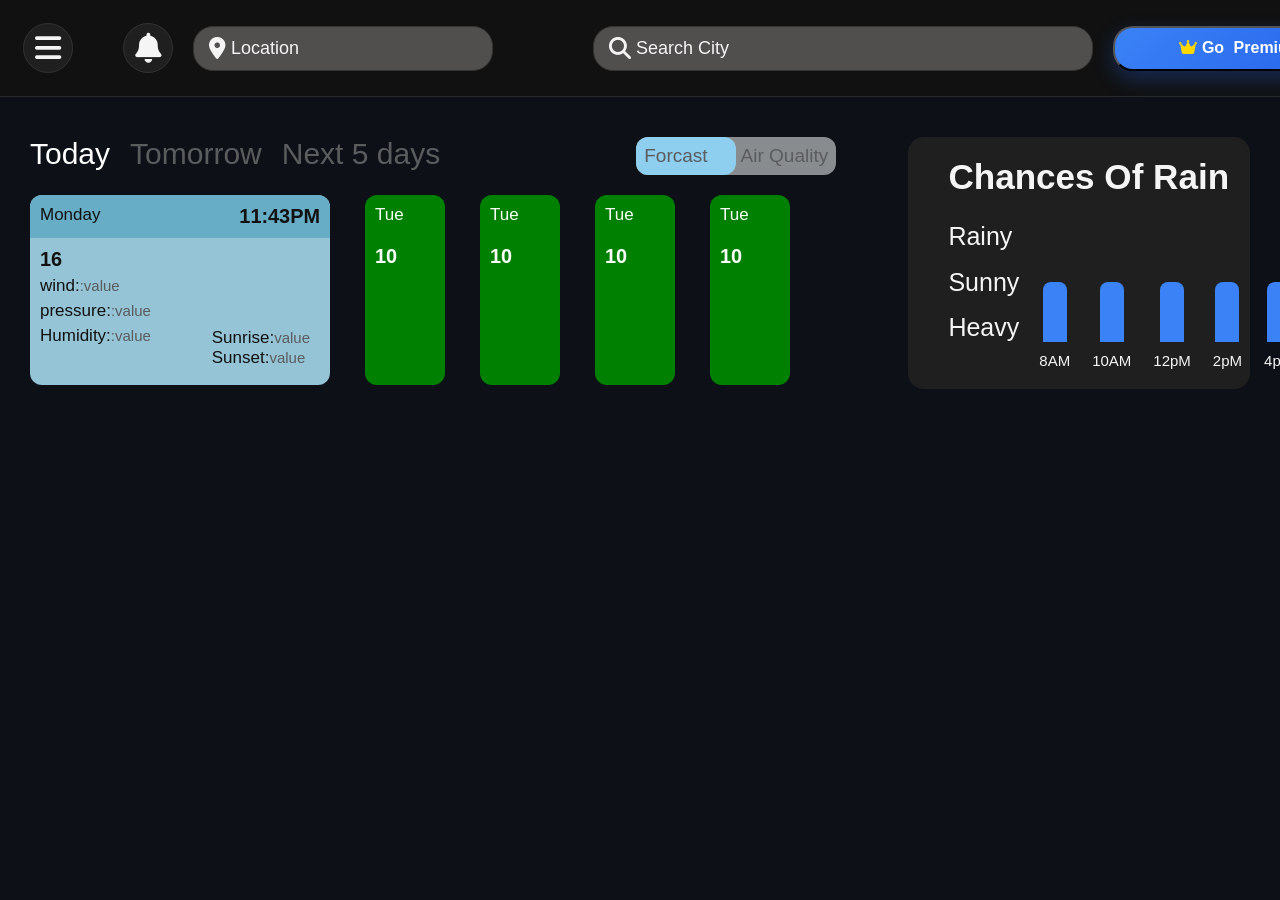
==== commit 4220bf54: "monday working" ====
--- a/miniProjects-2/index.html
+++ b/miniProjects-2/index.html
@@ -130,15 +130,15 @@
                         <div class="lowerMonday">
                             <div class="leftMonday">
                                 <h1>16</h1>
-                                <p>wind</p>
-                                <p>pressure</p>
-                                <p>Humidity</p>
+                                <p>wind:<span class="valuesMonday">:value</span></p>
+                                <p>pressure:<span class="valuesMonday">:value</span></p>
+                                <p>Humidity:<span class="valuesMonday">:value</span></p>
                             </div>
                             <div class="rightMonday">
                                 <img class="rightMondayImg" src="" alt="">
                                 <div class="mondaySunInfo">
-                                    <p>Sunrise</p>
-                                    <p>Sunset</p>
+                                    <p >Sunrise:<span>value</span></p>
+                                    <p>Sunset:<span>value</span></p>
                                 </div>
 
                             </div>
--- a/miniProjects-2/test.css
+++ b/miniProjects-2/test.css
@@ -598,7 +598,7 @@
 
 /* forcast days */
 .days5Forcast {
-    font-size:18px;
+    font-size:17px;
     height: 190px;
 
     margin: 20px 0;
@@ -637,9 +637,15 @@
     
     justify-content: space-between;
 }
-
+.valuesMonday,.mondaySunInfo span{
+    font-size: 15px;
+    color:var(--toggle-text)
+}
 .leftMonday {
     padding: 10px;
+    display: flex;
+    flex-direction: column;
+    gap: 5px;
 }
 
 .weekDays {
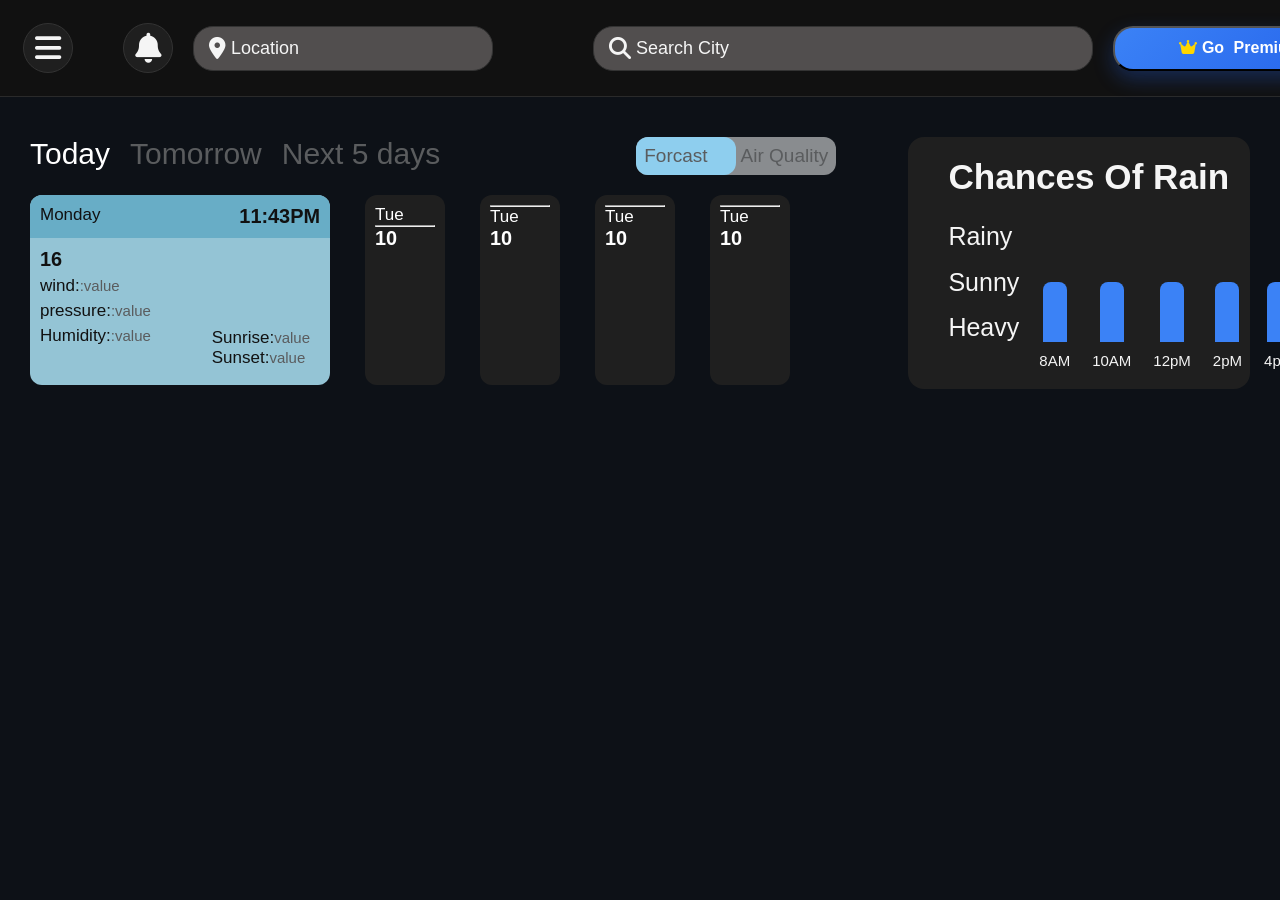
==== commit 2e0939cf: "monday done" ====
--- a/miniProjects-2/index.html
+++ b/miniProjects-2/index.html
@@ -137,7 +137,7 @@
                             <div class="rightMonday">
                                 <img class="rightMondayImg" src="" alt="">
                                 <div class="mondaySunInfo">
-                                    <p >Sunrise:<span>value</span></p>
+                                     <p >Sunrise:<span>value</span></p>
                                     <p>Sunset:<span>value</span></p>
                                 </div>
 
@@ -147,20 +147,24 @@
                     </div>
                     <div class="weekDays">
                         <p>Tue</p>
-                        <img src="" alt="">
-                        <h3>10</h3>
-                    </div>
-                    <div class="weekDays">
-                        <p>Tue</p>
-                        <img src="" alt="">
-                        <h3>10</h3>
-                    </div>
-                    <div class="weekDays">
-                        <p>Tue</p>
-                        <img src="" alt="">
-                        <h3>10</h3>
-                    </div>
-                    <div class="weekDays">
+                        <hr>
+                        <img src="" alt="">
+                        <h3>10</h3>
+                    </div>
+                    <div class="weekDays">
+                        <hr>
+                        <p>Tue</p>
+                        <img src="" alt="">
+                        <h3>10</h3>
+                    </div>
+                    <div class="weekDays">
+                        <hr>
+                        <p>Tue</p>
+                        <img src="" alt="">
+                        <h3>10</h3>
+                    </div>
+                    <div class="weekDays">
+                        <hr>
                         <p>Tue</p>
                         <img src="" alt="">
                         <h3>10</h3>
--- a/miniProjects-2/test.css
+++ b/miniProjects-2/test.css
@@ -649,10 +649,14 @@
 }
 
 .weekDays {
-    background-color: green;
+  background: var(--card-bg);
     width: 80px;
     border-radius: 12px;
     padding: 10px;
+    display: flex;
+    flex-direction: column;
+    
+    
 }
 
 .rightMonday {
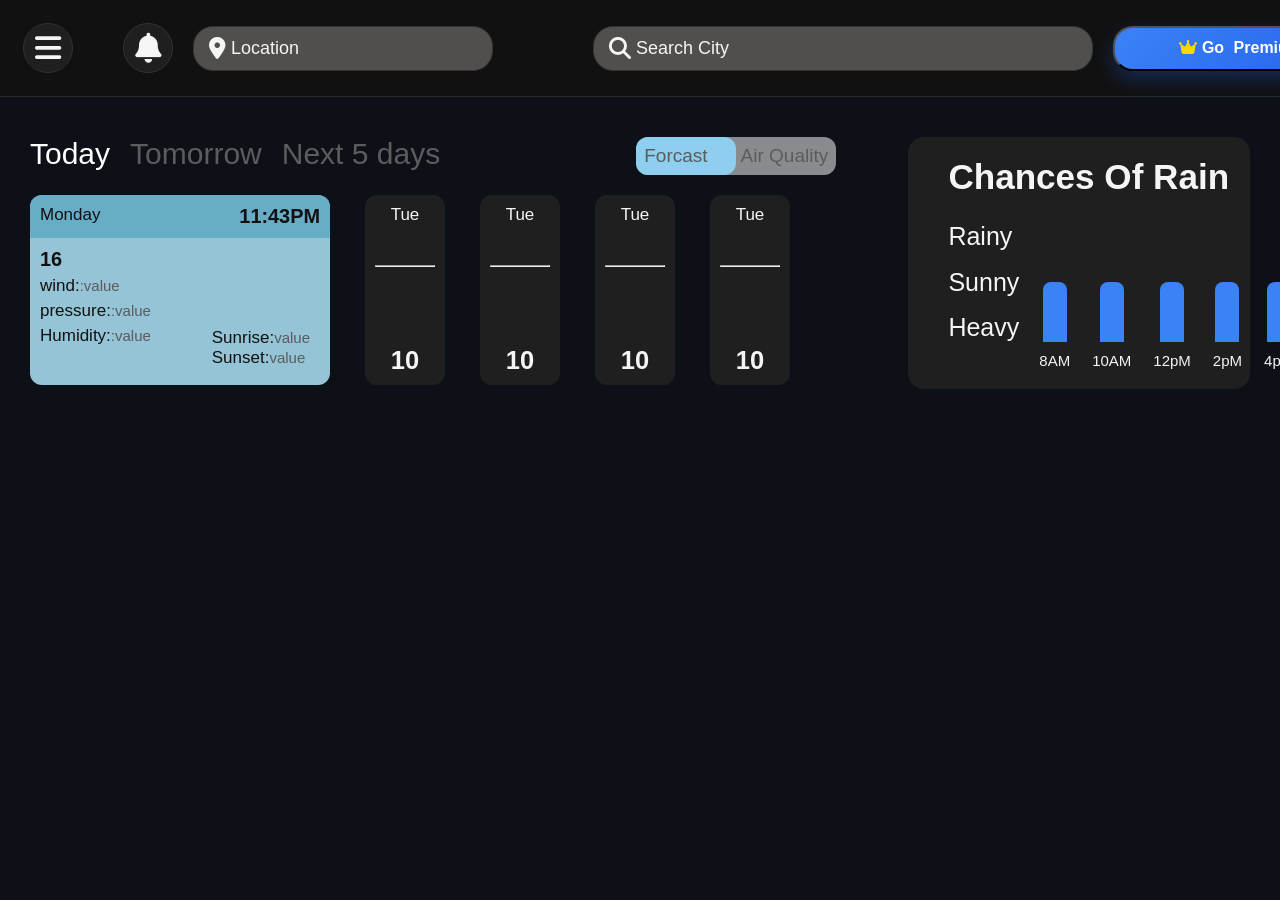
==== commit 259dc8aa: "weedays done" ====
--- a/miniProjects-2/index.html
+++ b/miniProjects-2/index.html
@@ -137,7 +137,7 @@
                             <div class="rightMonday">
                                 <img class="rightMondayImg" src="" alt="">
                                 <div class="mondaySunInfo">
-                                     <p >Sunrise:<span>value</span></p>
+                                    <p>Sunrise:<span>value</span></p>
                                     <p>Sunset:<span>value</span></p>
                                 </div>
 
@@ -149,25 +149,28 @@
                         <p>Tue</p>
                         <hr>
                         <img src="" alt="">
-                        <h3>10</h3>
-                    </div>
-                    <div class="weekDays">
-                        <hr>
-                        <p>Tue</p>
-                        <img src="" alt="">
-                        <h3>10</h3>
-                    </div>
-                    <div class="weekDays">
-                        <hr>
-                        <p>Tue</p>
-                        <img src="" alt="">
-                        <h3>10</h3>
-                    </div>
-                    <div class="weekDays">
-                        <hr>
-                        <p>Tue</p>
-                        <img src="" alt="">
-                        <h3>10</h3>
+                        <h2>10</h2>
+                    </div>
+                    <div class="weekDays">
+
+                        <p>Tue</p>
+                        <hr>
+                        <img src="" alt="">
+                        <h2>10</h2>
+                    </div>
+                    <div class="weekDays">
+
+                        <p>Tue</p>
+                        <hr>
+                        <img src="" alt="">
+                        <h2>10</h2>
+                    </div>
+                    <div class="weekDays">
+
+                        <p>Tue</p>
+                        <hr>
+                        <img src="" alt="">
+                        <h2>10</h2>
                     </div>
                 </div>
 
--- a/miniProjects-2/test.css
+++ b/miniProjects-2/test.css
@@ -650,13 +650,19 @@
 
 .weekDays {
   background: var(--card-bg);
+  color: var(   --text-color);
     width: 80px;
     border-radius: 12px;
     padding: 10px;
     display: flex;
     flex-direction: column;
+    align-items: center;
+    justify-content: space-between;
     
     
+}
+.weekDays hr{
+    width: 100%;
 }
 
 .rightMonday {
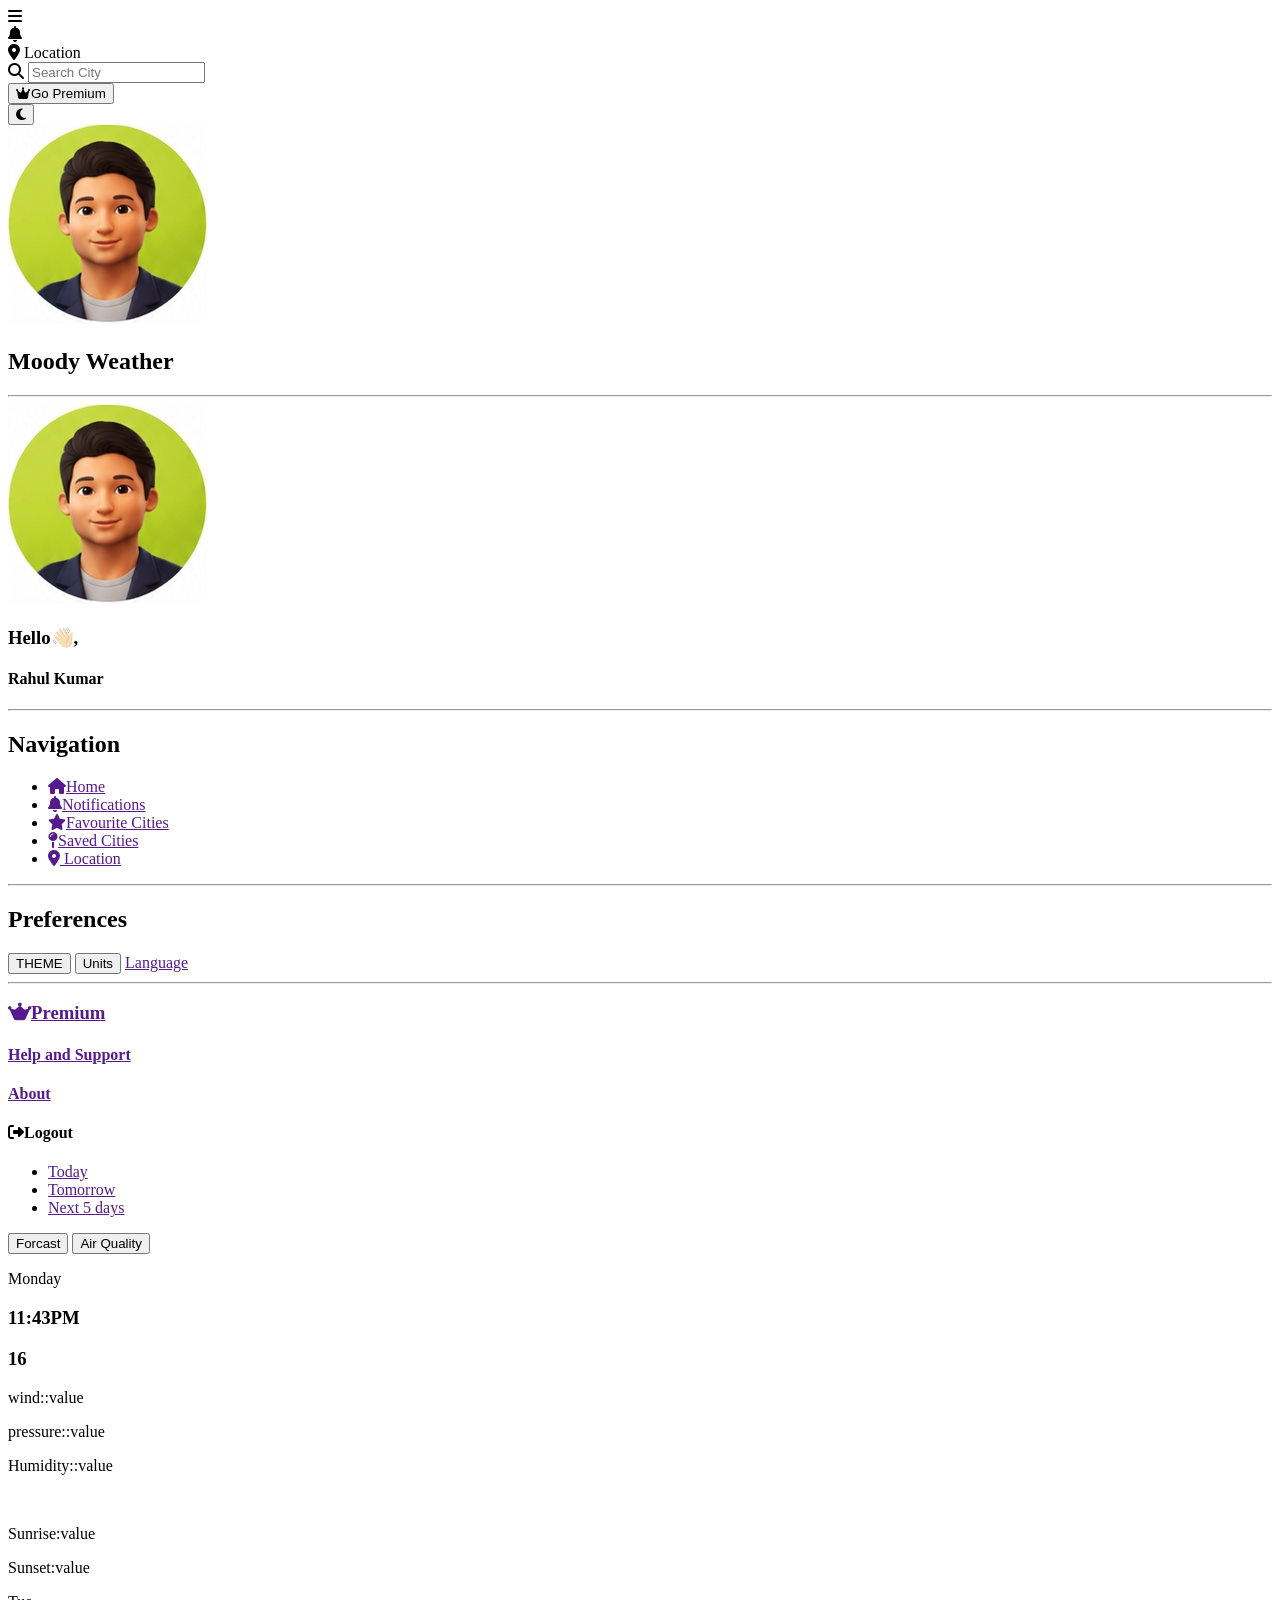
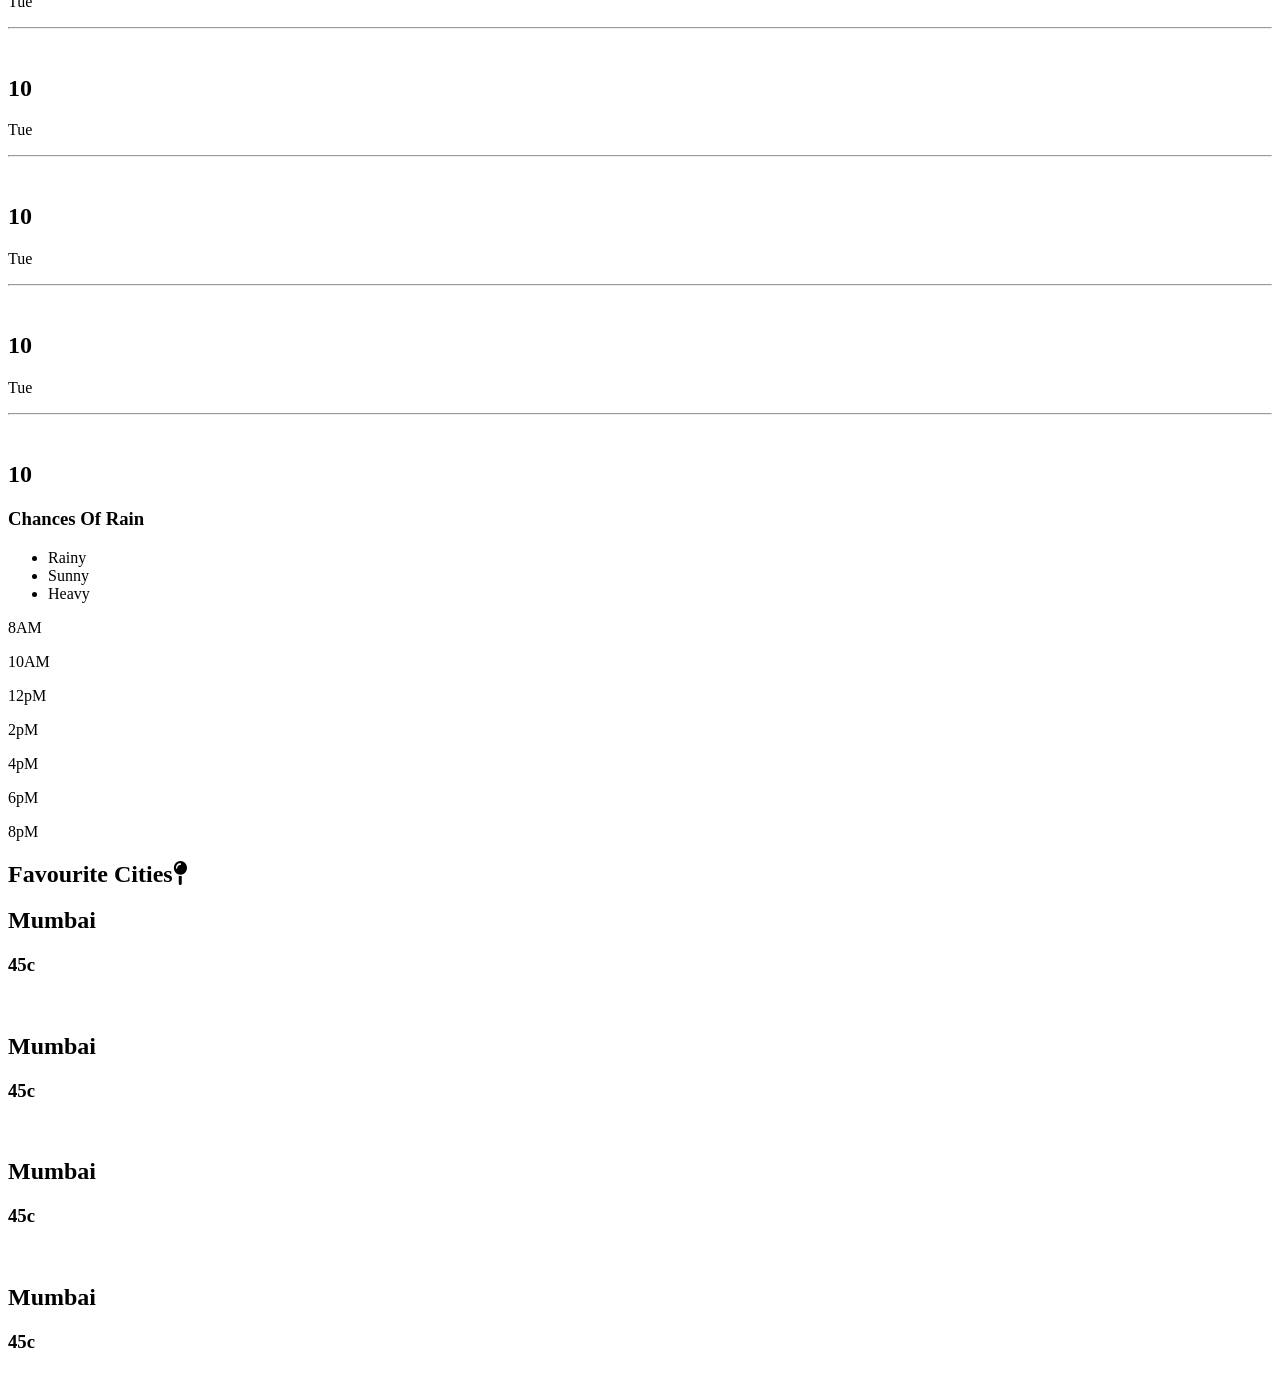
==== commit ae12781b: "working on temp:" ====
--- a/miniProjects-2/index.html
+++ b/miniProjects-2/index.html
@@ -6,7 +6,9 @@
     <meta name="viewport" content="width=device-width, initial-scale=1.0">
     <title>Weather</title>
     <link rel="stylesheet" href="https://cdnjs.cloudflare.com/ajax/libs/font-awesome/6.7.2/css/all.min.css">
-    <link rel="stylesheet" href="test.css">
+    <link rel="stylesheet" href="style.css">
+    <link rel="stylesheet" href="https://unpkg.com/leaflet@1.9.4/dist/leaflet.css"
+        integrity="sha256-p4NxAoJBhIIN+hmNHrzRCf9tD/miZyoHS5obTRR9BMY=" crossorigin="" />
 </head>
 
 <body>
@@ -254,7 +256,60 @@
             </section>
         </div>
 
-
+        <div class="belowMidPart">
+            <div class="containMap">
+                <div class="realMap">
+                    <div id="map"></div>
+
+                </div>
+                <div class="containBoxes">
+                    <div class="favouriteCities y1">
+                        <div class="favouriteCities">
+                           <h2>Favourite Cities<i class="fa-solid fa-map-pin"></i></h2>
+                        </div>
+                       
+                    </div>
+                    <div class="dataBoxes">
+                           <div class="dBLeft">
+                            <h1>Mumbai</h1>
+                            <h3>45c</h3>
+                        </div>
+                        <div class="dBRight">
+                            <img src="" alt="">
+                        </div>
+                    </div>
+                    <div class="dataBoxes">
+                           <div class="dBLeft">
+                            <h1>Mumbai</h1>
+                            <H3>45c</H3>
+                        </div>
+                        <div class="dBRight">
+                            <img src="" alt="">
+                        </div>
+                    </div>
+                    <div class="dataBoxes">
+                           <div class="dBLeft">
+                            <h1>Mumbai</h1>
+                            <H3>45c</H3>
+                        </div>
+                        <div class="dBRight">
+                            <img src="" alt="">
+                        </div>
+                    </div>
+                    <div class="dataBoxes y5">
+                           <div class="dBLeft">
+                            <h1>Mumbai</h1>
+                            <H3>45c</H3>
+                        </div>
+                        <div class="dBRight">
+                            <img src="" alt="">
+                        </div>
+                    </div>
+                </div>
+
+            </div>
+
+        </div>
 
 
 
@@ -291,7 +346,10 @@
 
 
     </section>
+    <script src="https://unpkg.com/leaflet@1.9.4/dist/leaflet.js"
+        integrity="sha256-20nQCchB9co0qIjJZRGuk2/Z9VM+kNiyxNV1lvTlZBo=" crossorigin=""></script>
     <script src="script.js"></script>
+
 </body>
 
 </html>
